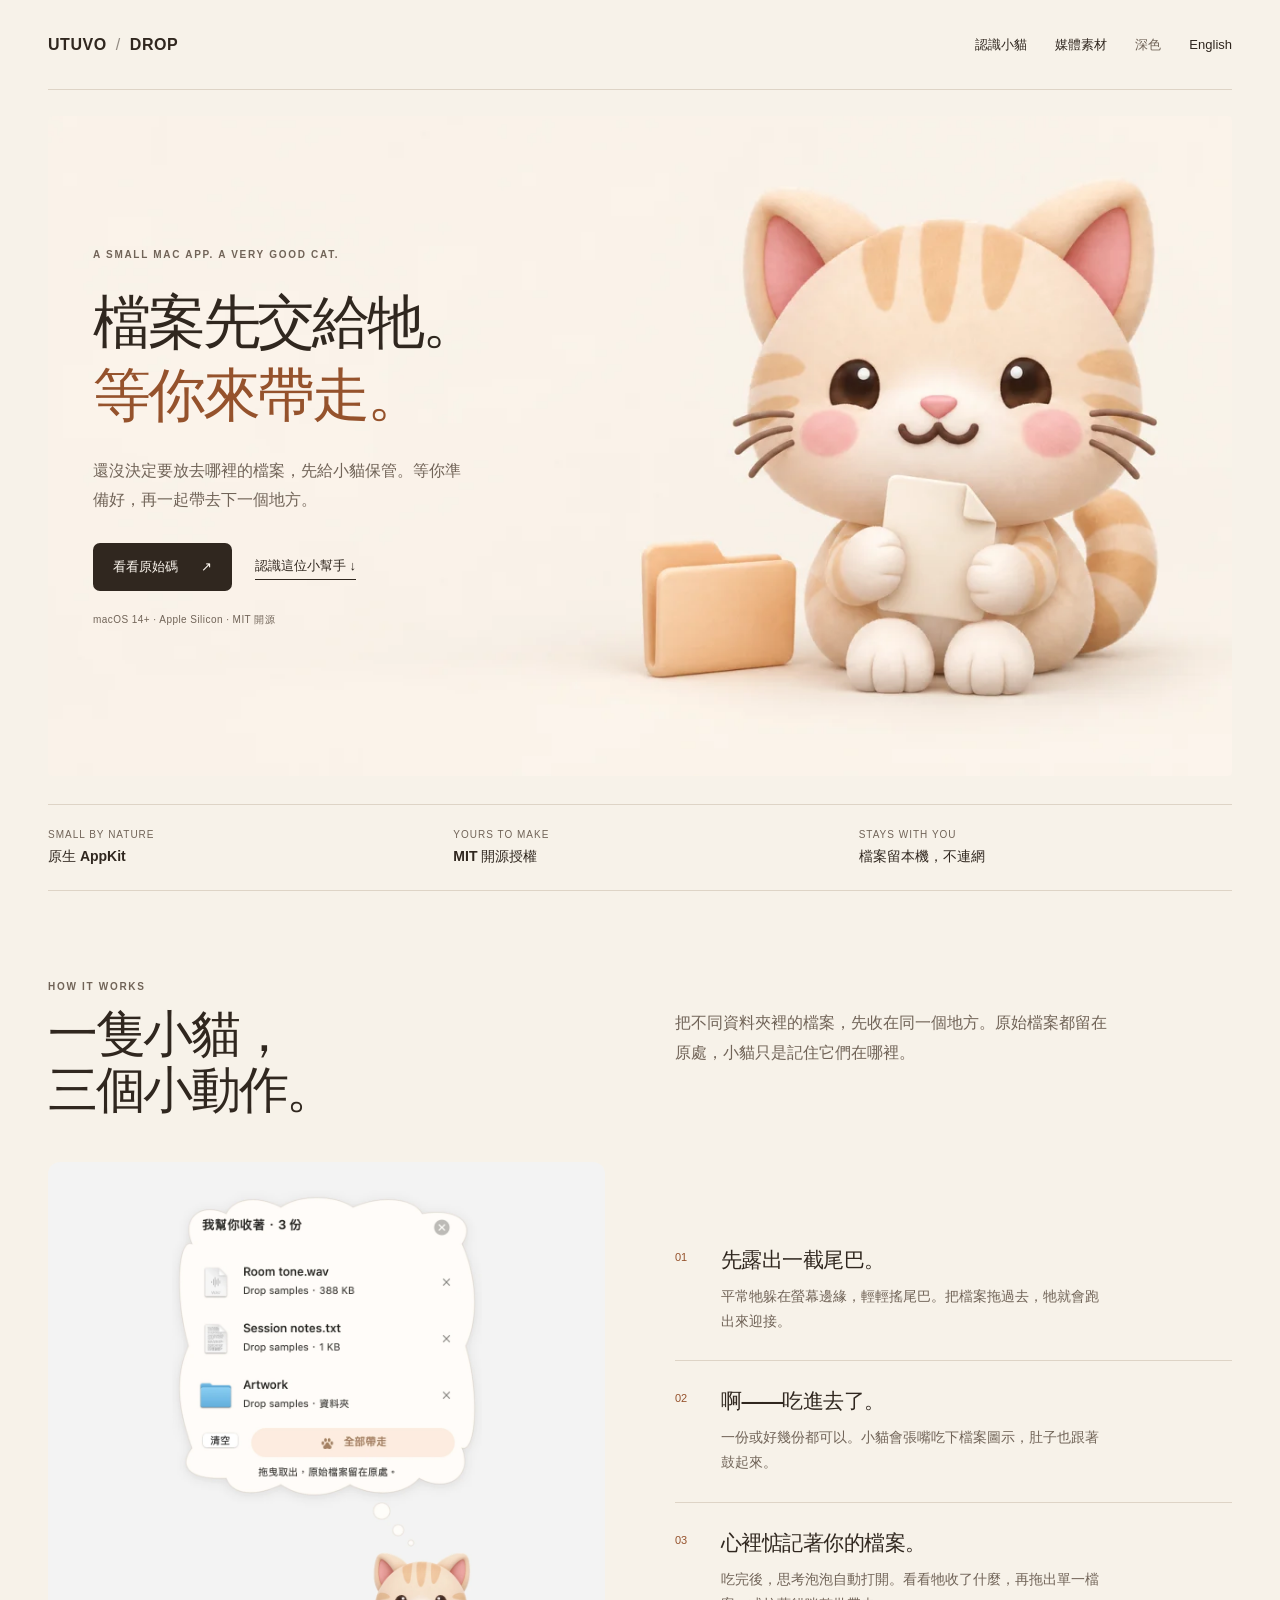
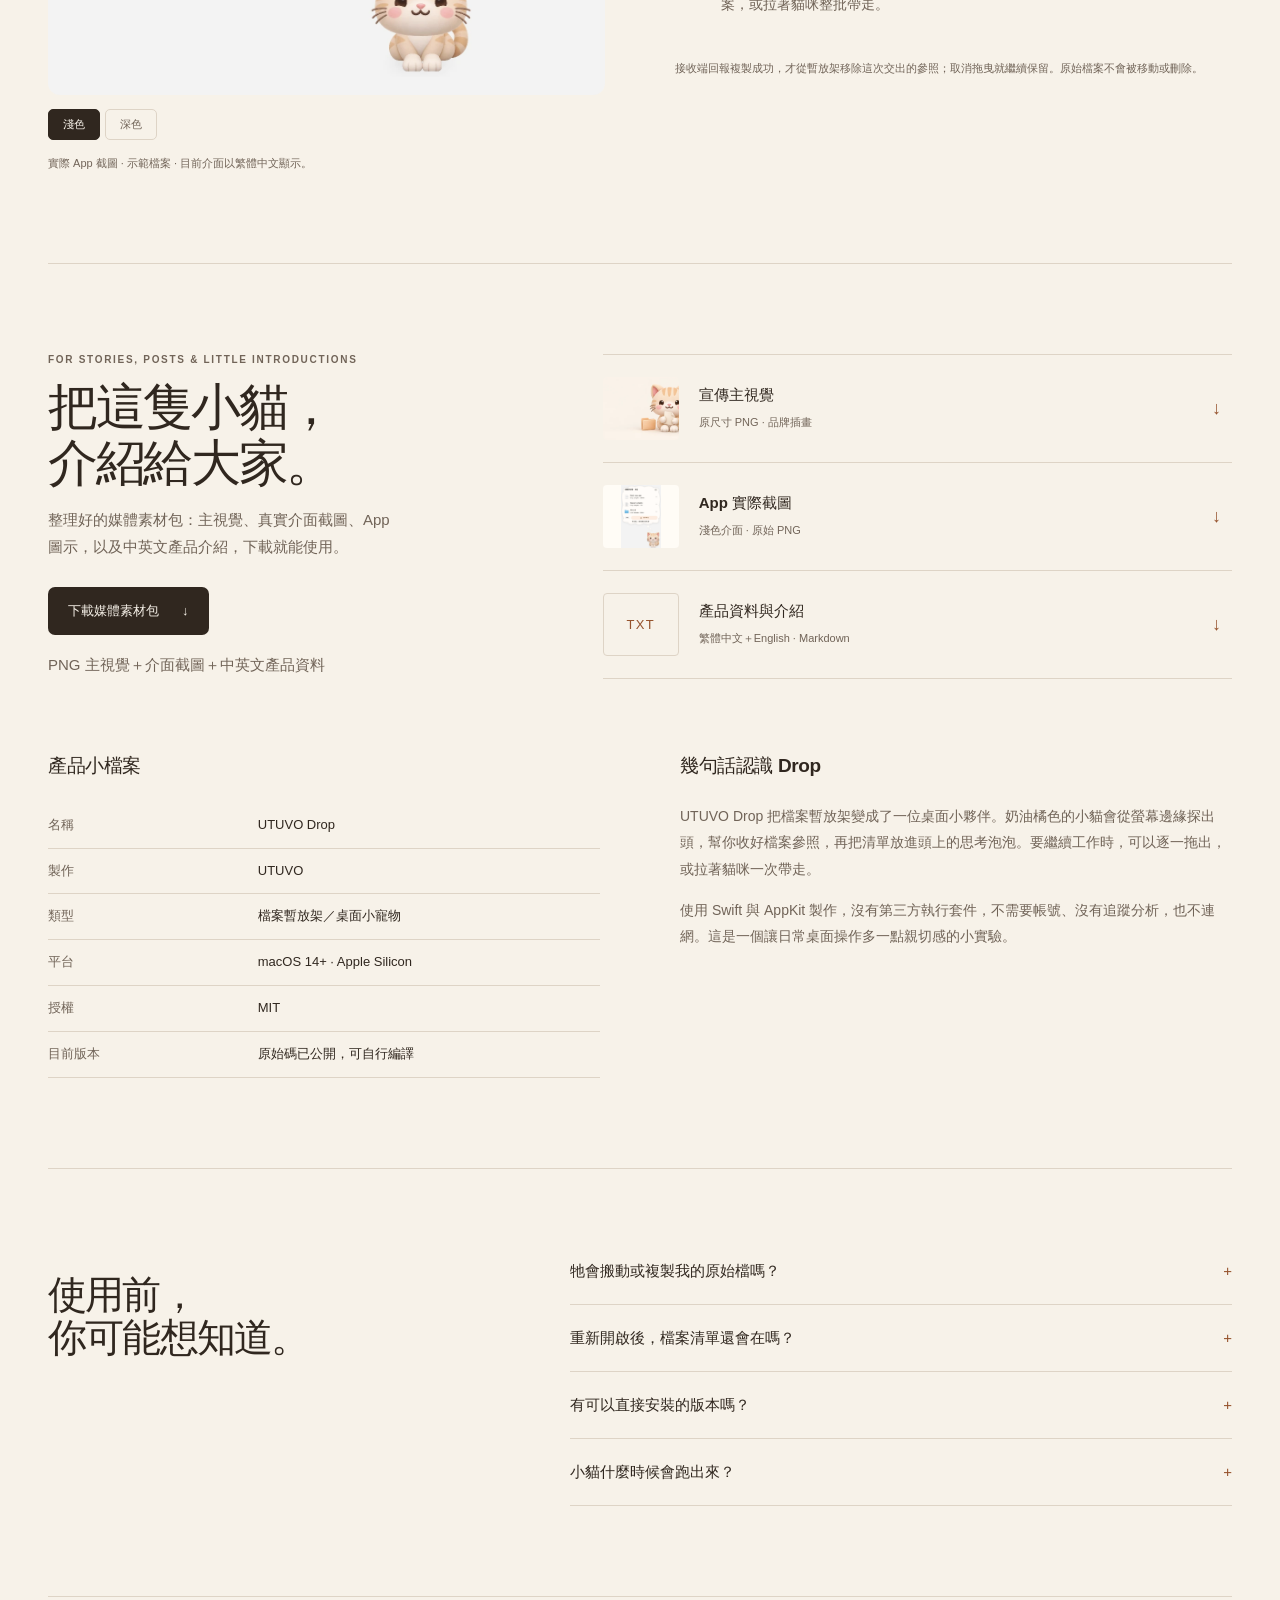
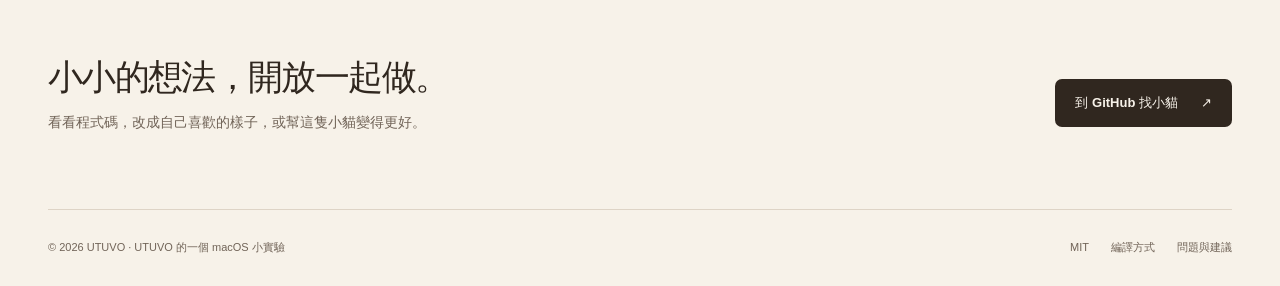
==== docs/zh-Hant/index.html @ f33928b5 "Open source UTUVO Drop with bilingual press kit" ====
<!doctype html>
<html lang="zh-Hant" data-theme="light">
<head><meta charset="utf-8"><meta name="viewport" content="width=device-width,initial-scale=1">
<title>UTUVO Drop — 檔案先交給牠，等你來帶走。</title><meta name="description" content="螢幕邊緣的一隻小貓，也是你的 macOS 檔案暫放架。拖進去、看看牠收了什麼，再一起帶走。MIT 開源。">
<meta property="og:title" content="UTUVO Drop — 檔案先交給牠，等你來帶走。"><meta property="og:description" content="螢幕邊緣的一隻小貓，也是你的 macOS 檔案暫放架。拖進去、看看牠收了什麼，再一起帶走。MIT 開源。"><meta property="og:type" content="website"><meta property="og:url" content="https://mickyyang-1407.github.io/utuvo-drop/zh-Hant/"><meta property="og:image" content="https://mickyyang-1407.github.io/utuvo-drop/assets/social.jpg"><meta name="twitter:card" content="summary_large_image">
<link rel="canonical" href="https://mickyyang-1407.github.io/utuvo-drop/zh-Hant/"><link rel="alternate" hreflang="en" href="https://mickyyang-1407.github.io/utuvo-drop/"><link rel="alternate" hreflang="zh-Hant" href="https://mickyyang-1407.github.io/utuvo-drop/zh-Hant/"><link rel="alternate" hreflang="x-default" href="https://mickyyang-1407.github.io/utuvo-drop/">
<link rel="icon" type="image/png" href="../assets/favicon.png"><link rel="stylesheet" href="../assets/style.css"><script src="../assets/site.js" defer></script></head>
<body class="zh"><a class="skip" href="#main">跳到主要內容</a>
<div class="wrap"><nav class="nav" aria-label="主要導覽"><a class="brand" href="https://mickyyang-1407.github.io/utuvo-drop/zh-Hant/">UTUVO<span>/</span>DROP</a><div class="nav-links"><a class="desktop-link" href="#meet">認識小貓</a><a href="#press">媒體素材</a><button class="theme-toggle" type="button" data-light="淺色" data-dark="深色" data-light-label="切換頁面與 App 截圖為淺色外觀" data-dark-label="切換頁面與 App 截圖為深色外觀">深色</button><a href="../" lang="en">English</a></div></nav>
<main id="main"><section class="hero" aria-labelledby="headline"><picture class="hero-art"><img src="../assets/hero-1280.webp" srcset="../assets/hero-640.webp 640w, ../assets/hero-1280.webp 1280w, ../assets/hero-1672.webp 1672w" sizes="(max-width:700px) 540px, (max-width:1296px) 94vw, 1200px" alt="奶油橘色的 Drop 小貓抱著一份紙張，身旁放著小資料夾；品牌插畫。" width="1672" height="941" fetchpriority="high"></picture><div class="hero-copy"><div class="eyebrow">A SMALL MAC APP. A VERY GOOD CAT.</div><h1 id="headline">檔案先交給牠。<br><em>等你來帶走。</em></h1><p class="intro">還沒決定要放去哪裡的檔案，先給小貓保管。等你準備好，再一起帶去下一個地方。</p><div class="actions"><a class="button" href="https://github.com/mickyyang-1407/utuvo-drop">看看原始碼 <span aria-hidden="true">↗</span></a><a class="text-link" href="#meet">認識這位小幫手 ↓</a></div><p class="hero-note">macOS 14+ · Apple Silicon · MIT 開源</p></div></section>
<div class="specs"><div><span>SMALL BY NATURE</span><strong>原生 AppKit</strong></div><div><span>YOURS TO MAKE</span><strong>MIT 開源授權</strong></div><div><span>STAYS WITH YOU</span><strong>檔案留本機，不連網</strong></div></div>
<section class="section" id="meet"><div class="section-heading"><div><div class="eyebrow">HOW IT WORKS</div><h2>一隻小貓，<br>三個小動作。</h2></div><p>把不同資料夾裡的檔案，先收在同一個地方。原始檔案都留在原處，小貓只是記住它們在哪裡。</p></div><div class="workflow"><figure class="app-figure"><div class="app-stage"><img data-app-screenshot src="../assets/drop-light.webp" data-light="../assets/drop-light.webp" data-dark="../assets/drop-dark.webp" data-light-alt="UTUVO Drop 淺色實際畫面：貓咪頭上的思考泡泡列出三份示範檔案、來源資料夾與大小。" data-dark-alt="UTUVO Drop 深色實際畫面：貓咪上方的暖灰思考泡泡列出三份示範檔案。" alt="UTUVO Drop 淺色實際畫面：貓咪頭上的思考泡泡列出三份示範檔案、來源資料夾與大小。" width="680" height="1068" loading="lazy"></div><div class="modes" role="group" aria-label="外觀"><button type="button" data-mode="light" aria-pressed="true">淺色</button><button type="button" data-mode="dark" aria-pressed="false">深色</button></div><figcaption>實際 App 截圖 · 示範檔案 · 目前介面以繁體中文顯示。</figcaption></figure><div><ol class="steps"><li><span class="step-num">01</span><div><h3>先露出一截尾巴。</h3><p>平常牠躲在螢幕邊緣，輕輕搖尾巴。把檔案拖過去，牠就會跑出來迎接。</p></div></li><li><span class="step-num">02</span><div><h3>啊——吃進去了。</h3><p>一份或好幾份都可以。小貓會張嘴吃下檔案圖示，肚子也跟著鼓起來。</p></div></li><li><span class="step-num">03</span><div><h3>心裡惦記著你的檔案。</h3><p>吃完後，思考泡泡自動打開。看看牠收了什麼，再拖出單一檔案，或拉著貓咪整批帶走。</p></div></li></ol><p class="aside-note">接收端回報複製成功，才從暫放架移除這次交出的參照；取消拖曳就繼續保留。原始檔案不會被移動或刪除。</p></div></div></section>
<section class="section" id="press"><div class="press"><div class="press-copy"><div class="eyebrow">FOR STORIES, POSTS & LITTLE INTRODUCTIONS</div><h2>把這隻小貓，<br>介紹給大家。</h2><p>整理好的媒體素材包：主視覺、真實介面截圖、App 圖示，以及中英文產品介紹，下載就能使用。</p><a class="button" href="../UTUVO-Drop-Press-Kit.zip" download>下載媒體素材包 <span aria-hidden="true">↓</span></a><p class="aside-note">PNG 主視覺＋介面截圖＋中英文產品資料</p></div><ul class="asset-list"><li><a href="../media/hero.png" download><img class="asset-preview" src="../assets/hero-640.webp" alt="" width="76" height="63" loading="lazy"><span><strong>宣傳主視覺</strong><small>原尺寸 PNG · 品牌插畫</small></span><span class="asset-arrow" aria-hidden="true">↓</span></a></li><li><a href="../media/drop-light.png" download><img class="asset-preview ui" src="../assets/drop-light.webp" alt="" width="76" height="63" loading="lazy"><span><strong>App 實際截圖</strong><small>淺色介面 · 原始 PNG</small></span><span class="asset-arrow" aria-hidden="true">↓</span></a></li><li><a href="../media/FACT-SHEET.md" download><span class="file-symbol" aria-hidden="true">TXT</span><span><strong>產品資料與介紹</strong><small>繁體中文＋English · Markdown</small></span><span class="asset-arrow" aria-hidden="true">↓</span></a></li></ul></div><div class="facts"><div><h3>產品小檔案</h3><table class="fact-table"><tbody><tr><th scope="row">名稱</th><td>UTUVO Drop</td></tr><tr><th scope="row">製作</th><td>UTUVO</td></tr><tr><th scope="row">類型</th><td>檔案暫放架／桌面小寵物</td></tr><tr><th scope="row">平台</th><td>macOS 14+ · Apple Silicon</td></tr><tr><th scope="row">授權</th><td>MIT</td></tr><tr><th scope="row">目前版本</th><td>原始碼已公開，可自行編譯</td></tr></tbody></table></div><div><h3>幾句話認識 Drop</h3><p class="about-copy">UTUVO Drop 把檔案暫放架變成了一位桌面小夥伴。奶油橘色的小貓會從螢幕邊緣探出頭，幫你收好檔案參照，再把清單放進頭上的思考泡泡。要繼續工作時，可以逐一拖出，或拉著貓咪一次帶走。</p><p class="about-copy">使用 Swift 與 AppKit 製作，沒有第三方執行套件，不需要帳號、沒有追蹤分析，也不連網。這是一個讓日常桌面操作多一點親切感的小實驗。</p></div></div></section>
<section class="section faq"><h2>使用前，<br>你可能想知道。</h2><div><details><summary>牠會搬動或複製我的原始檔嗎？</summary><p>不會。放進小貓只是在記憶體中記住檔案位置，從 Drop 移除也只會拿掉參照。拖給其他 App 時，接收的 App 可能會複製或匯入檔案。</p></details><details><summary>重新開啟後，檔案清單還會在嗎？</summary><p>不會。Drop 是臨時暫放架，離開或重開 App 就會清空清單。你的原始檔案仍然留在原來的資料夾。</p></details><details><summary>有可以直接安裝的版本嗎？</summary><p>目前提供原始碼與編譯方式。本機編譯採用 ad-hoc 簽章，尚未提供 Developer ID 簽署及 Apple 公證的安裝包。</p></details><details><summary>小貓什麼時候會跑出來？</summary><p>把檔案拖到看得見的尾巴旁，或直接點尾巴，牠就會出來。Drop 不會監看整個 Mac 上的拖曳。找不到或無法讀取的檔案會在清單標記，並阻止拖出。</p></details></div></section>
<section class="closing"><div><h2>小小的想法，開放一起做。</h2><p>看看程式碼，改成自己喜歡的樣子，或幫這隻小貓變得更好。</p></div><a class="button" href="https://github.com/mickyyang-1407/utuvo-drop">到 GitHub 找小貓 <span aria-hidden="true">↗</span></a></section></main>
<footer class="footer"><span>© 2026 UTUVO · UTUVO 的一個 macOS 小實驗</span><div><a href="https://github.com/mickyyang-1407/utuvo-drop/blob/main/LICENSE">MIT</a><a href="https://github.com/mickyyang-1407/utuvo-drop/blob/main/docs/DEVELOPMENT.md">編譯方式</a><a href="https://github.com/mickyyang-1407/utuvo-drop/issues">問題與建議</a></div></footer></div></body></html>
---- docs/assets/style.css ----
:root{--paper:#f7f2e9;--surface:#fffcf6;--ink:#30271f;--muted:#716458;--line:#ded4c6;--accent:#95522c;--soft:#eedecc;--stage:#f3f3f3;color-scheme:light}
:root[data-theme=dark]{--paper:#25231f;--surface:#302c26;--ink:#f7efe4;--muted:#c2b4a2;--line:#4e453a;--accent:#e8b58b;--soft:#40352a;--stage:#222;color-scheme:dark}
*{box-sizing:border-box}html{scroll-behavior:smooth;scroll-padding-top:30px}body{margin:0;background:var(--paper);color:var(--ink);font-family:-apple-system,BlinkMacSystemFont,"Helvetica Neue",sans-serif;-webkit-font-smoothing:antialiased}a{color:inherit;text-decoration:none}button{font:inherit}a:focus-visible,button:focus-visible,summary:focus-visible{outline:3px solid var(--accent);outline-offset:5px}img{max-width:100%;height:auto;display:block}.wrap{width:min(1200px,calc(100% - 96px));margin:auto}.nav{height:90px;display:flex;align-items:center;justify-content:space-between;border-bottom:1px solid var(--line);gap:30px}.brand{font-weight:650;letter-spacing:.035em;white-space:nowrap;font-size:16px}.brand span{font-weight:400;opacity:.5;margin:0 9px}.nav-links{display:flex;align-items:center;gap:28px;font-size:13px}.nav-links a:hover{text-decoration:underline;text-underline-offset:5px}.theme-toggle{border:0;background:none;color:var(--muted);font-size:13px;padding:8px 0;cursor:pointer;display:none}.js .theme-toggle{display:block}.hero{position:relative;isolation:isolate;min-height:660px;display:flex;align-items:center;margin-top:26px;border-radius:4px;overflow:hidden;background:#f7f2e9;color:#30271f}.hero-art{position:absolute;inset:0;width:100%;height:100%;z-index:-1}.hero-art img{width:100%;height:100%;object-fit:cover;object-position:center}.hero-copy{width:54%;padding:60px 0 64px 45px}.eyebrow{font-size:10px;letter-spacing:.17em;font-weight:650;text-transform:uppercase;color:var(--muted)}.hero .eyebrow{color:#716458}h1{font-size:clamp(60px,6.3vw,82px);font-weight:560;letter-spacing:-.063em;line-height:1.04;margin:26px 0}.zh h1{font-size:clamp(47px,4.5vw,64px);line-height:1.26;letter-spacing:-.055em}h1 em{font-family:Georgia,"Times New Roman",serif;font-weight:400;color:#95522c}h1 em,.zh h1 em{font-style:italic}.zh h1 em{font-family:inherit;font-weight:500;font-style:normal}.intro{font-size:16px;line-height:1.8;max-width:380px;color:#716458;margin:0}.actions{display:flex;align-items:center;gap:23px;margin-top:28px;flex-wrap:wrap}.button{display:inline-flex;align-items:center;justify-content:center;gap:23px;padding:15px 20px;background:var(--ink);color:var(--paper);font-size:13px;font-weight:560;border-radius:7px;line-height:1.4}.hero .button{background:#30271f;color:#fffaf2}.text-link{font-size:13px;border-bottom:1px solid currentColor;padding:4px 0}.hero-note{font-size:10px;letter-spacing:.045em;color:#716458;margin-top:20px;line-height:1.8}.specs{display:grid;grid-template-columns:repeat(3,1fr);border-block:1px solid var(--line);margin-top:28px;padding:24px 0;gap:32px}.specs span{display:block;color:var(--muted);font-size:10px;letter-spacing:.1em;text-transform:uppercase;margin-bottom:7px}.specs strong{font-size:14px;font-weight:550}.section{padding:90px 0;border-bottom:1px solid var(--line)}.section-heading{display:grid;grid-template-columns:1fr 1fr;gap:70px;margin-bottom:44px;align-items:start}h2{font-size:clamp(34px,4vw,50px);font-weight:550;line-height:1.12;letter-spacing:-.047em;margin:14px 0 0}.section-heading p{color:var(--muted);font-size:16px;line-height:1.85;margin:27px 0 0;max-width:440px}.workflow{display:grid;grid-template-columns:1fr 1fr;gap:70px;align-items:center}.app-figure{margin:0}.app-stage{background:var(--stage);padding:28px 22px 18px;border-radius:12px;display:flex;align-items:center;justify-content:center}.app-stage img{width:310px;max-height:500px;object-fit:contain}.app-figure figcaption{font-size:11px;line-height:1.7;color:var(--muted);margin:14px 0 0}.modes{display:none;gap:5px;margin:14px 0 0}.js .modes{display:flex}.modes button{background:transparent;border:1px solid var(--line);color:var(--muted);padding:7px 14px;border-radius:5px;cursor:pointer;font-size:11px}.modes button[aria-pressed=true]{background:var(--ink);color:var(--paper);border-color:var(--ink)}.steps{list-style:none;margin:0;padding:0}.steps li{padding:26px 0;border-top:1px solid var(--line);display:grid;grid-template-columns:28px 1fr;gap:18px}.steps li:first-child{padding-top:0;border-top:0}.step-num{font-size:11px;color:var(--accent);padding-top:5px;font-variant-numeric:tabular-nums}.steps h3{font-size:21px;font-weight:550;letter-spacing:-.025em;margin:0 0 10px}.steps p{color:var(--muted);line-height:1.8;font-size:14px;margin:0;max-width:380px}.aside-note{font-size:11px;color:var(--muted);line-height:1.7;margin-top:16px}.press{display:grid;grid-template-columns:.86fr 1.14fr;gap:80px}.press-copy p{font-size:15px;line-height:1.8;color:var(--muted);max-width:350px}.press-copy .button{margin-top:12px}.asset-list{list-style:none;margin:0;padding:0}.asset-list li{border-bottom:1px solid var(--line)}.asset-list li:first-child{border-top:1px solid var(--line)}.asset-list a{display:grid;grid-template-columns:76px 1fr 20px;gap:20px;align-items:center;padding:22px 0}.asset-preview{width:76px;height:63px;object-fit:cover;background:var(--surface);border-radius:4px}.asset-preview.ui{object-fit:contain}.asset-list strong{display:block;font-size:15px;font-weight:550;margin-bottom:7px}.asset-list small{font-size:11px;color:var(--muted)}.file-symbol{font-size:13px;letter-spacing:.1em;width:76px;height:63px;display:flex;align-items:center;justify-content:center;border:1px solid var(--line);border-radius:4px;color:var(--accent)}.asset-arrow{color:var(--accent);font-size:18px}.facts{display:grid;grid-template-columns:1fr 1fr;gap:80px;align-items:start;margin-top:60px}.facts h3{font-size:19px;font-weight:550;margin:0 0 24px;letter-spacing:-.02em}.fact-table{width:100%;border-collapse:collapse;font-size:13px}.fact-table th,.fact-table td{text-align:left;padding:12px 0;border-bottom:1px solid var(--line);vertical-align:top;line-height:1.6}.fact-table th{color:var(--muted);font-weight:400;width:38%}.fact-table a{text-decoration:underline;text-underline-offset:3px}.about-copy{font-size:14px;line-height:1.9;color:var(--muted)}.faq{display:grid;grid-template-columns:.8fr 1.2fr;gap:80px}.faq h2{font-size:39px}.faq details{padding:21px 0;border-bottom:1px solid var(--line)}.faq details:first-child{padding-top:0}.faq summary{font-size:15px;line-height:1.6;cursor:pointer;list-style:none;display:flex;justify-content:space-between;gap:20px}.faq summary::-webkit-details-marker{display:none}.faq summary:after{content:"+";color:var(--accent)}.faq details[open] summary:after{content:"−"}.faq details p{font-size:13px;line-height:1.9;color:var(--muted);margin:15px 26px 0 0}.closing{display:flex;align-items:center;justify-content:space-between;gap:45px;padding:60px 0}.closing h2{font-size:35px;margin:0}.closing p{color:var(--muted);font-size:14px;line-height:1.8;max-width:450px}.closing .button{white-space:nowrap}.footer{display:flex;justify-content:space-between;gap:24px;padding:28px 0;border-top:1px solid var(--line);font-size:11px;color:var(--muted);line-height:1.8}.footer div{display:flex;gap:22px}.skip{position:absolute;top:-100px;left:20px;background:var(--ink);color:var(--paper);padding:12px;z-index:10}.skip:focus{top:10px}
@media(min-width:1600px){.hero{min-height:680px}}@media(max-width:1000px){.wrap{width:calc(100% - 56px)}.hero{min-height:580px}.hero-copy{padding-left:26px;width:56%}h1{font-size:64px}.zh h1{font-size:48px}.intro{font-size:14px;max-width:290px}.actions{gap:16px}.section-heading,.workflow,.press,.facts,.faq{gap:40px}.hero .button{font-size:12px;padding:14px 15px}.nav-links{gap:18px}}@media(max-width:700px){.wrap{width:calc(100% - 40px)}.nav{height:72px;gap:16px}.brand{font-size:14px}.nav-links{font-size:11px;gap:16px}.nav-links .desktop-link{display:none}.theme-toggle{font-size:11px}.hero{display:flex;flex-direction:column;min-height:0;margin:20px -20px 0;border-radius:0}.hero-copy{width:100%;padding:28px 24px 0}.hero .eyebrow{font-size:9px;letter-spacing:.13em}h1{font-size:53px;margin:18px 0;line-height:1.03}.zh h1{font-size:40px;line-height:1.25}.intro{font-size:14px;max-width:340px}.hero-art{position:relative;z-index:0;inset:auto;height:285px;width:100%;margin-top:12px}.hero-art img{object-fit:cover;object-position:90% 58%;width:100%;height:100%}.actions{gap:21px;margin-top:22px}.hero-note{margin:14px 0 0;font-size:10px}.specs{gap:13px;padding:22px 0;margin-top:20px}.specs strong{font-size:12px;line-height:1.65}.specs span{font-size:8px;line-height:1.6}.section{padding:54px 0}.section-heading,.workflow,.press,.facts,.faq{grid-template-columns:1fr;gap:28px}.section-heading{margin-bottom:28px}.section-heading p{margin:0;font-size:14px;line-height:1.9}h2{font-size:34px;line-height:1.2}.app-stage{padding:20px 12px 14px}.app-stage img{max-height:465px}.steps li{padding:21px 0}.steps h3{font-size:19px}.steps p{font-size:13px}.press-copy p{font-size:14px}.asset-list a{grid-template-columns:64px 1fr 16px;gap:16px}.asset-preview,.file-symbol{width:64px;height:60px}.asset-list strong{font-size:14px}.asset-list small{font-size:10px;line-height:1.7}.facts{margin-top:38px;gap:32px}.facts h3{margin-bottom:14px}.about-copy{font-size:13px}.faq{gap:32px}.faq h2{font-size:33px}.faq summary{font-size:14px}.closing{display:block;padding:42px 0}.closing h2{font-size:29px}.closing p{font-size:13px}.closing .button{margin-top:12px}.footer{font-size:10px;padding:24px 0;gap:14px;flex-wrap:wrap}.footer div{gap:18px}}@media(max-width:360px){.wrap{width:calc(100% - 32px)}.hero{margin-inline:-16px}.hero-copy{padding-inline:20px}h1{font-size:46px}.zh h1{font-size:35px}.nav-links{gap:12px}.actions{gap:15px}.hero-art{height:255px}.hero .button{padding-inline:12px}.text-link{font-size:12px}.brand span{margin:0 5px}.specs{gap:8px}}
@media(prefers-reduced-motion:reduce){html{scroll-behavior:auto}}
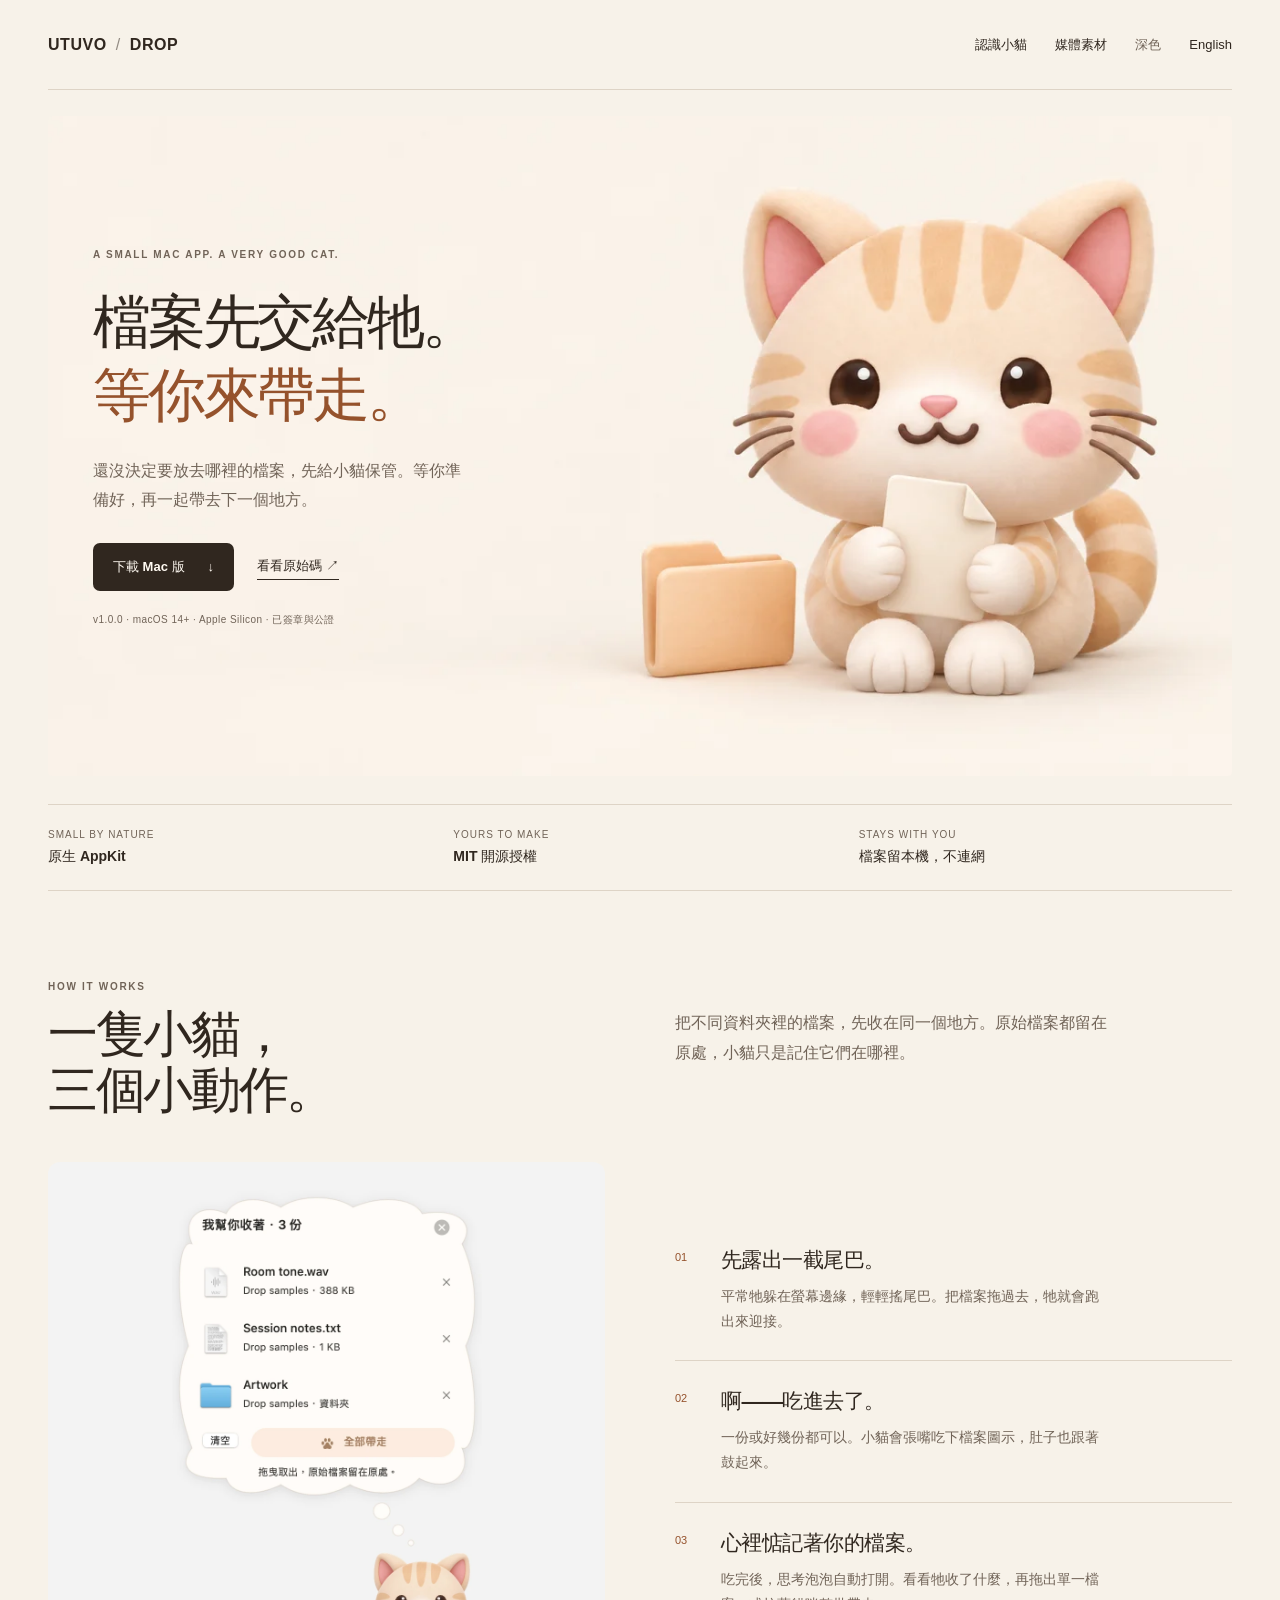
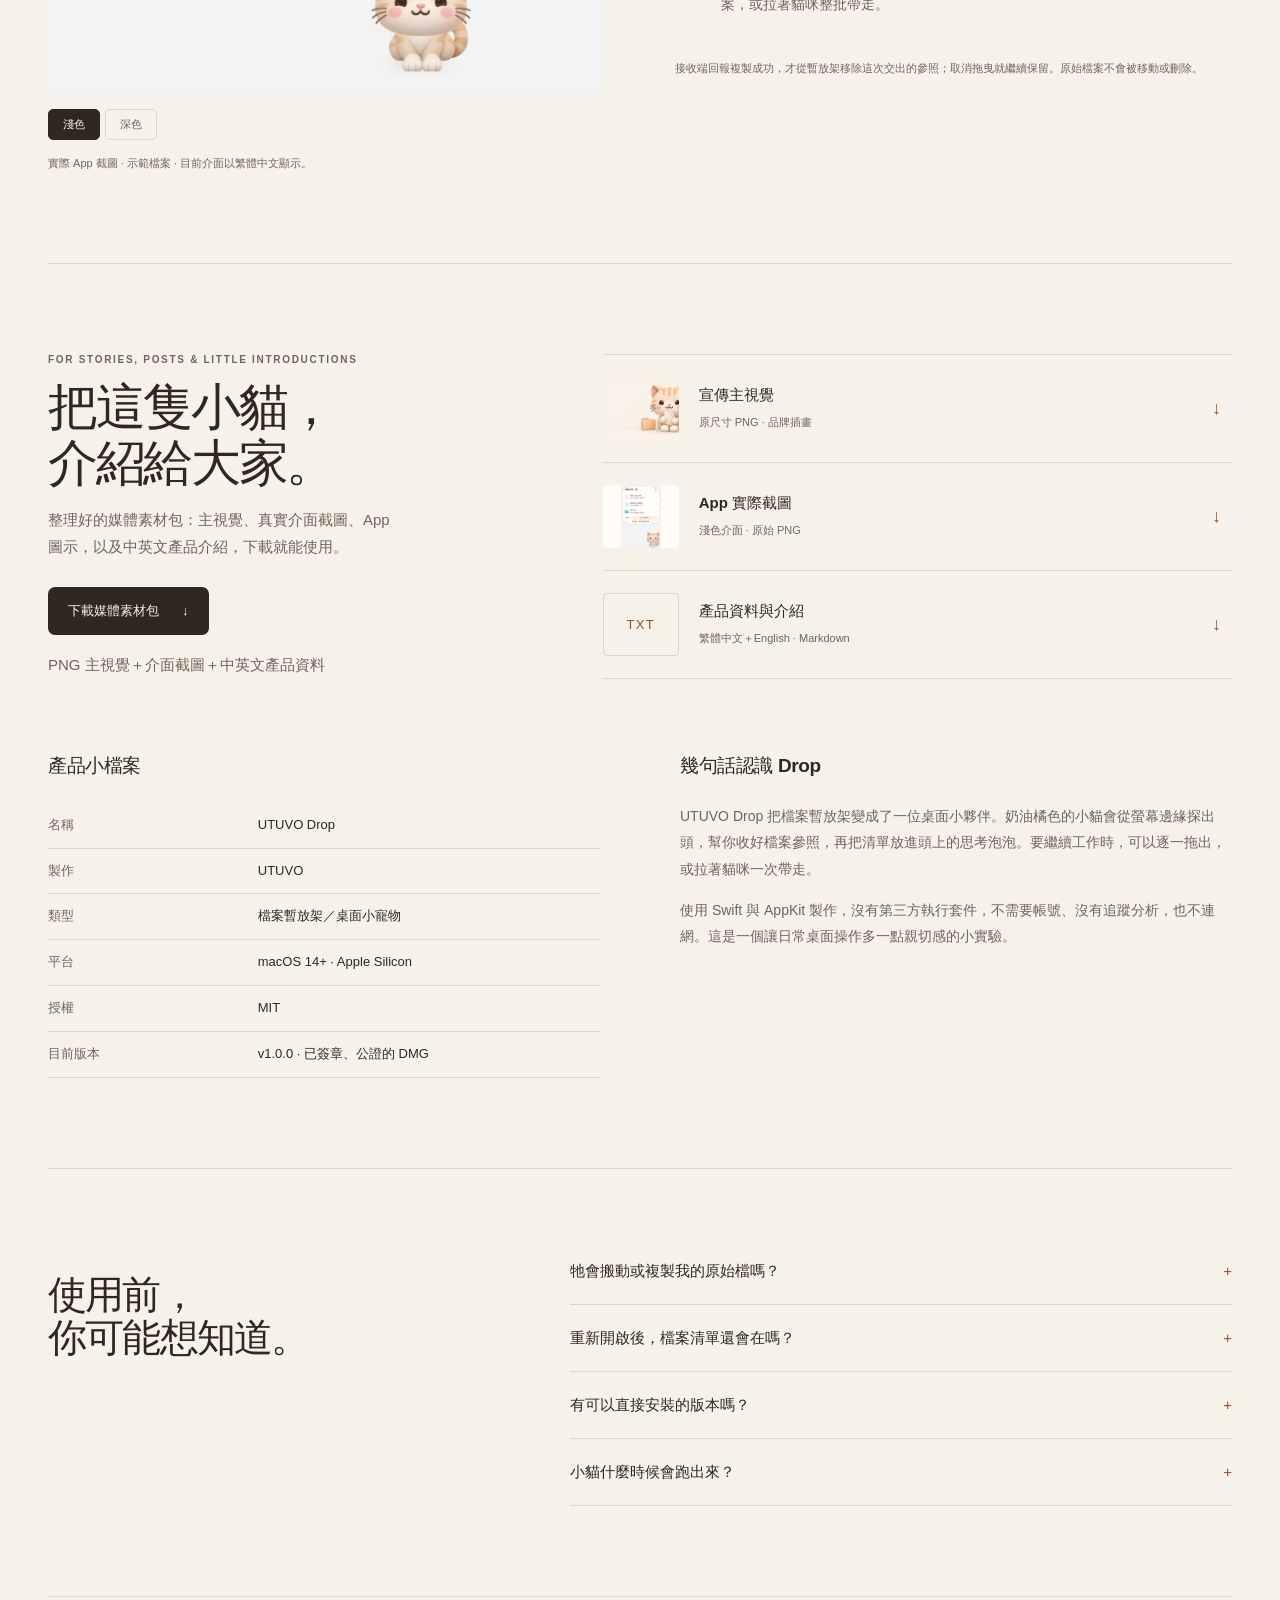
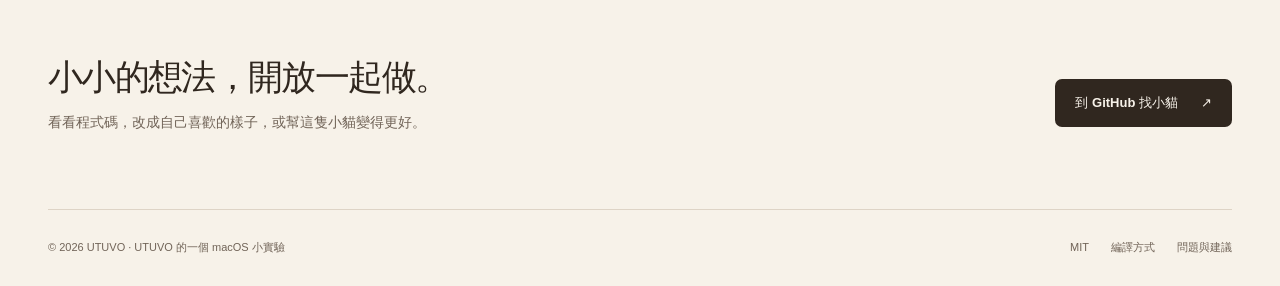
==== commit ada78f38: "Release signed and notarized Drop 1.0.0 for Apple Silicon" ====
--- a/docs/zh-Hant/index.html
+++ b/docs/zh-Hant/index.html
@@ -7,10 +7,10 @@
 <link rel="icon" type="image/png" href="../assets/favicon.png"><link rel="stylesheet" href="../assets/style.css"><script src="../assets/site.js" defer></script></head>
 <body class="zh"><a class="skip" href="#main">跳到主要內容</a>
 <div class="wrap"><nav class="nav" aria-label="主要導覽"><a class="brand" href="https://mickyyang-1407.github.io/utuvo-drop/zh-Hant/">UTUVO<span>/</span>DROP</a><div class="nav-links"><a class="desktop-link" href="#meet">認識小貓</a><a href="#press">媒體素材</a><button class="theme-toggle" type="button" data-light="淺色" data-dark="深色" data-light-label="切換頁面與 App 截圖為淺色外觀" data-dark-label="切換頁面與 App 截圖為深色外觀">深色</button><a href="../" lang="en">English</a></div></nav>
-<main id="main"><section class="hero" aria-labelledby="headline"><picture class="hero-art"><img src="../assets/hero-1280.webp" srcset="../assets/hero-640.webp 640w, ../assets/hero-1280.webp 1280w, ../assets/hero-1672.webp 1672w" sizes="(max-width:700px) 540px, (max-width:1296px) 94vw, 1200px" alt="奶油橘色的 Drop 小貓抱著一份紙張，身旁放著小資料夾；品牌插畫。" width="1672" height="941" fetchpriority="high"></picture><div class="hero-copy"><div class="eyebrow">A SMALL MAC APP. A VERY GOOD CAT.</div><h1 id="headline">檔案先交給牠。<br><em>等你來帶走。</em></h1><p class="intro">還沒決定要放去哪裡的檔案，先給小貓保管。等你準備好，再一起帶去下一個地方。</p><div class="actions"><a class="button" href="https://github.com/mickyyang-1407/utuvo-drop">看看原始碼 <span aria-hidden="true">↗</span></a><a class="text-link" href="#meet">認識這位小幫手 ↓</a></div><p class="hero-note">macOS 14+ · Apple Silicon · MIT 開源</p></div></section>
+<main id="main"><section class="hero" aria-labelledby="headline"><picture class="hero-art"><img src="../assets/hero-1280.webp" srcset="../assets/hero-640.webp 640w, ../assets/hero-1280.webp 1280w, ../assets/hero-1672.webp 1672w" sizes="(max-width:700px) 540px, (max-width:1296px) 94vw, 1200px" alt="奶油橘色的 Drop 小貓抱著一份紙張，身旁放著小資料夾；品牌插畫。" width="1672" height="941" fetchpriority="high"></picture><div class="hero-copy"><div class="eyebrow">A SMALL MAC APP. A VERY GOOD CAT.</div><h1 id="headline">檔案先交給牠。<br><em>等你來帶走。</em></h1><p class="intro">還沒決定要放去哪裡的檔案，先給小貓保管。等你準備好，再一起帶去下一個地方。</p><div class="actions"><a class="button" href="https://github.com/mickyyang-1407/utuvo-drop/releases/download/v1.0.0/UTUVO-Drop-1.0.0-arm64.dmg">下載 Mac 版 <span aria-hidden="true">↓</span></a><a class="text-link" href="https://github.com/mickyyang-1407/utuvo-drop">看看原始碼 ↗</a></div><p class="hero-note">v1.0.0 · macOS 14+ · Apple Silicon · 已簽章與公證</p></div></section>
 <div class="specs"><div><span>SMALL BY NATURE</span><strong>原生 AppKit</strong></div><div><span>YOURS TO MAKE</span><strong>MIT 開源授權</strong></div><div><span>STAYS WITH YOU</span><strong>檔案留本機，不連網</strong></div></div>
 <section class="section" id="meet"><div class="section-heading"><div><div class="eyebrow">HOW IT WORKS</div><h2>一隻小貓，<br>三個小動作。</h2></div><p>把不同資料夾裡的檔案，先收在同一個地方。原始檔案都留在原處，小貓只是記住它們在哪裡。</p></div><div class="workflow"><figure class="app-figure"><div class="app-stage"><img data-app-screenshot src="../assets/drop-light.webp" data-light="../assets/drop-light.webp" data-dark="../assets/drop-dark.webp" data-light-alt="UTUVO Drop 淺色實際畫面：貓咪頭上的思考泡泡列出三份示範檔案、來源資料夾與大小。" data-dark-alt="UTUVO Drop 深色實際畫面：貓咪上方的暖灰思考泡泡列出三份示範檔案。" alt="UTUVO Drop 淺色實際畫面：貓咪頭上的思考泡泡列出三份示範檔案、來源資料夾與大小。" width="680" height="1068" loading="lazy"></div><div class="modes" role="group" aria-label="外觀"><button type="button" data-mode="light" aria-pressed="true">淺色</button><button type="button" data-mode="dark" aria-pressed="false">深色</button></div><figcaption>實際 App 截圖 · 示範檔案 · 目前介面以繁體中文顯示。</figcaption></figure><div><ol class="steps"><li><span class="step-num">01</span><div><h3>先露出一截尾巴。</h3><p>平常牠躲在螢幕邊緣，輕輕搖尾巴。把檔案拖過去，牠就會跑出來迎接。</p></div></li><li><span class="step-num">02</span><div><h3>啊——吃進去了。</h3><p>一份或好幾份都可以。小貓會張嘴吃下檔案圖示，肚子也跟著鼓起來。</p></div></li><li><span class="step-num">03</span><div><h3>心裡惦記著你的檔案。</h3><p>吃完後，思考泡泡自動打開。看看牠收了什麼，再拖出單一檔案，或拉著貓咪整批帶走。</p></div></li></ol><p class="aside-note">接收端回報複製成功，才從暫放架移除這次交出的參照；取消拖曳就繼續保留。原始檔案不會被移動或刪除。</p></div></div></section>
-<section class="section" id="press"><div class="press"><div class="press-copy"><div class="eyebrow">FOR STORIES, POSTS & LITTLE INTRODUCTIONS</div><h2>把這隻小貓，<br>介紹給大家。</h2><p>整理好的媒體素材包：主視覺、真實介面截圖、App 圖示，以及中英文產品介紹，下載就能使用。</p><a class="button" href="../UTUVO-Drop-Press-Kit.zip" download>下載媒體素材包 <span aria-hidden="true">↓</span></a><p class="aside-note">PNG 主視覺＋介面截圖＋中英文產品資料</p></div><ul class="asset-list"><li><a href="../media/hero.png" download><img class="asset-preview" src="../assets/hero-640.webp" alt="" width="76" height="63" loading="lazy"><span><strong>宣傳主視覺</strong><small>原尺寸 PNG · 品牌插畫</small></span><span class="asset-arrow" aria-hidden="true">↓</span></a></li><li><a href="../media/drop-light.png" download><img class="asset-preview ui" src="../assets/drop-light.webp" alt="" width="76" height="63" loading="lazy"><span><strong>App 實際截圖</strong><small>淺色介面 · 原始 PNG</small></span><span class="asset-arrow" aria-hidden="true">↓</span></a></li><li><a href="../media/FACT-SHEET.md" download><span class="file-symbol" aria-hidden="true">TXT</span><span><strong>產品資料與介紹</strong><small>繁體中文＋English · Markdown</small></span><span class="asset-arrow" aria-hidden="true">↓</span></a></li></ul></div><div class="facts"><div><h3>產品小檔案</h3><table class="fact-table"><tbody><tr><th scope="row">名稱</th><td>UTUVO Drop</td></tr><tr><th scope="row">製作</th><td>UTUVO</td></tr><tr><th scope="row">類型</th><td>檔案暫放架／桌面小寵物</td></tr><tr><th scope="row">平台</th><td>macOS 14+ · Apple Silicon</td></tr><tr><th scope="row">授權</th><td>MIT</td></tr><tr><th scope="row">目前版本</th><td>原始碼已公開，可自行編譯</td></tr></tbody></table></div><div><h3>幾句話認識 Drop</h3><p class="about-copy">UTUVO Drop 把檔案暫放架變成了一位桌面小夥伴。奶油橘色的小貓會從螢幕邊緣探出頭，幫你收好檔案參照，再把清單放進頭上的思考泡泡。要繼續工作時，可以逐一拖出，或拉著貓咪一次帶走。</p><p class="about-copy">使用 Swift 與 AppKit 製作，沒有第三方執行套件，不需要帳號、沒有追蹤分析，也不連網。這是一個讓日常桌面操作多一點親切感的小實驗。</p></div></div></section>
-<section class="section faq"><h2>使用前，<br>你可能想知道。</h2><div><details><summary>牠會搬動或複製我的原始檔嗎？</summary><p>不會。放進小貓只是在記憶體中記住檔案位置，從 Drop 移除也只會拿掉參照。拖給其他 App 時，接收的 App 可能會複製或匯入檔案。</p></details><details><summary>重新開啟後，檔案清單還會在嗎？</summary><p>不會。Drop 是臨時暫放架，離開或重開 App 就會清空清單。你的原始檔案仍然留在原來的資料夾。</p></details><details><summary>有可以直接安裝的版本嗎？</summary><p>目前提供原始碼與編譯方式。本機編譯採用 ad-hoc 簽章，尚未提供 Developer ID 簽署及 Apple 公證的安裝包。</p></details><details><summary>小貓什麼時候會跑出來？</summary><p>把檔案拖到看得見的尾巴旁，或直接點尾巴，牠就會出來。Drop 不會監看整個 Mac 上的拖曳。找不到或無法讀取的檔案會在清單標記，並阻止拖出。</p></details></div></section>
+<section class="section" id="press"><div class="press"><div class="press-copy"><div class="eyebrow">FOR STORIES, POSTS & LITTLE INTRODUCTIONS</div><h2>把這隻小貓，<br>介紹給大家。</h2><p>整理好的媒體素材包：主視覺、真實介面截圖、App 圖示，以及中英文產品介紹，下載就能使用。</p><a class="button" href="../UTUVO-Drop-Press-Kit.zip" download>下載媒體素材包 <span aria-hidden="true">↓</span></a><p class="aside-note">PNG 主視覺＋介面截圖＋中英文產品資料</p></div><ul class="asset-list"><li><a href="../media/hero.png" download><img class="asset-preview" src="../assets/hero-640.webp" alt="" width="76" height="63" loading="lazy"><span><strong>宣傳主視覺</strong><small>原尺寸 PNG · 品牌插畫</small></span><span class="asset-arrow" aria-hidden="true">↓</span></a></li><li><a href="../media/drop-light.png" download><img class="asset-preview ui" src="../assets/drop-light.webp" alt="" width="76" height="63" loading="lazy"><span><strong>App 實際截圖</strong><small>淺色介面 · 原始 PNG</small></span><span class="asset-arrow" aria-hidden="true">↓</span></a></li><li><a href="../media/FACT-SHEET.md" download><span class="file-symbol" aria-hidden="true">TXT</span><span><strong>產品資料與介紹</strong><small>繁體中文＋English · Markdown</small></span><span class="asset-arrow" aria-hidden="true">↓</span></a></li></ul></div><div class="facts"><div><h3>產品小檔案</h3><table class="fact-table"><tbody><tr><th scope="row">名稱</th><td>UTUVO Drop</td></tr><tr><th scope="row">製作</th><td>UTUVO</td></tr><tr><th scope="row">類型</th><td>檔案暫放架／桌面小寵物</td></tr><tr><th scope="row">平台</th><td>macOS 14+ · Apple Silicon</td></tr><tr><th scope="row">授權</th><td>MIT</td></tr><tr><th scope="row">目前版本</th><td>v1.0.0 · 已簽章、公證的 DMG</td></tr></tbody></table></div><div><h3>幾句話認識 Drop</h3><p class="about-copy">UTUVO Drop 把檔案暫放架變成了一位桌面小夥伴。奶油橘色的小貓會從螢幕邊緣探出頭，幫你收好檔案參照，再把清單放進頭上的思考泡泡。要繼續工作時，可以逐一拖出，或拉著貓咪一次帶走。</p><p class="about-copy">使用 Swift 與 AppKit 製作，沒有第三方執行套件，不需要帳號、沒有追蹤分析，也不連網。這是一個讓日常桌面操作多一點親切感的小實驗。</p></div></div></section>
+<section class="section faq"><h2>使用前，<br>你可能想知道。</h2><div><details><summary>牠會搬動或複製我的原始檔嗎？</summary><p>不會。放進小貓只是在記憶體中記住檔案位置，從 Drop 移除也只會拿掉參照。拖給其他 App 時，接收的 App 可能會複製或匯入檔案。</p></details><details><summary>重新開啟後，檔案清單還會在嗎？</summary><p>不會。Drop 是臨時暫放架，離開或重開 App 就會清空清單。你的原始檔案仍然留在原來的資料夾。</p></details><details><summary>有可以直接安裝的版本嗎？</summary><p>有，下載 Apple Silicon 版 DMG，把 UTUVO Drop 拖進 Applications，再從「應用程式」開啟。App 與 DMG 均已完成 Developer ID 簽章及 Apple 公證。點選選單列的貓咪圖示，可以換邊或結束 App；也能從 GitHub 取得原始碼自行編譯。</p></details><details><summary>小貓什麼時候會跑出來？</summary><p>把檔案拖到看得見的尾巴旁，或直接點尾巴，牠就會出來。Drop 不會監看整個 Mac 上的拖曳。找不到或無法讀取的檔案會在清單標記，並阻止拖出。</p></details></div></section>
 <section class="closing"><div><h2>小小的想法，開放一起做。</h2><p>看看程式碼，改成自己喜歡的樣子，或幫這隻小貓變得更好。</p></div><a class="button" href="https://github.com/mickyyang-1407/utuvo-drop">到 GitHub 找小貓 <span aria-hidden="true">↗</span></a></section></main>
 <footer class="footer"><span>© 2026 UTUVO · UTUVO 的一個 macOS 小實驗</span><div><a href="https://github.com/mickyyang-1407/utuvo-drop/blob/main/LICENSE">MIT</a><a href="https://github.com/mickyyang-1407/utuvo-drop/blob/main/docs/DEVELOPMENT.md">編譯方式</a><a href="https://github.com/mickyyang-1407/utuvo-drop/issues">問題與建議</a></div></footer></div></body></html>
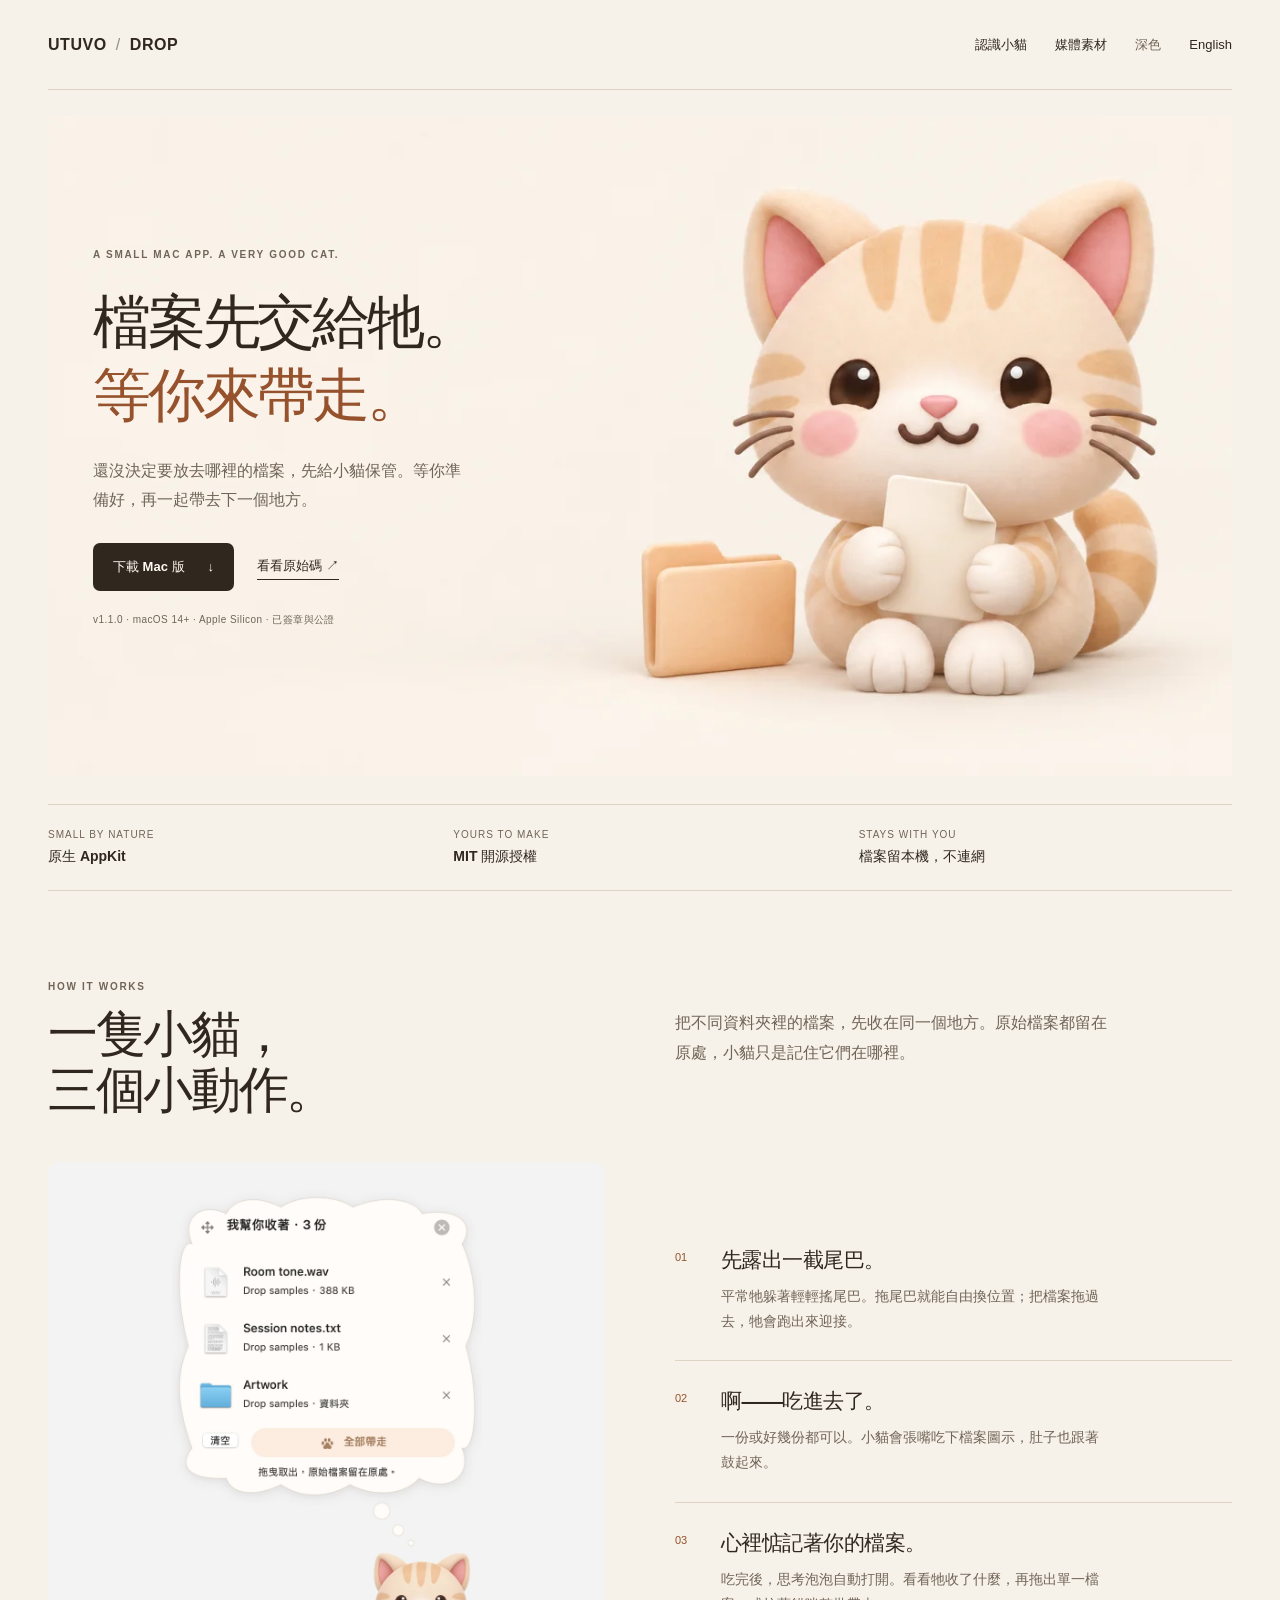
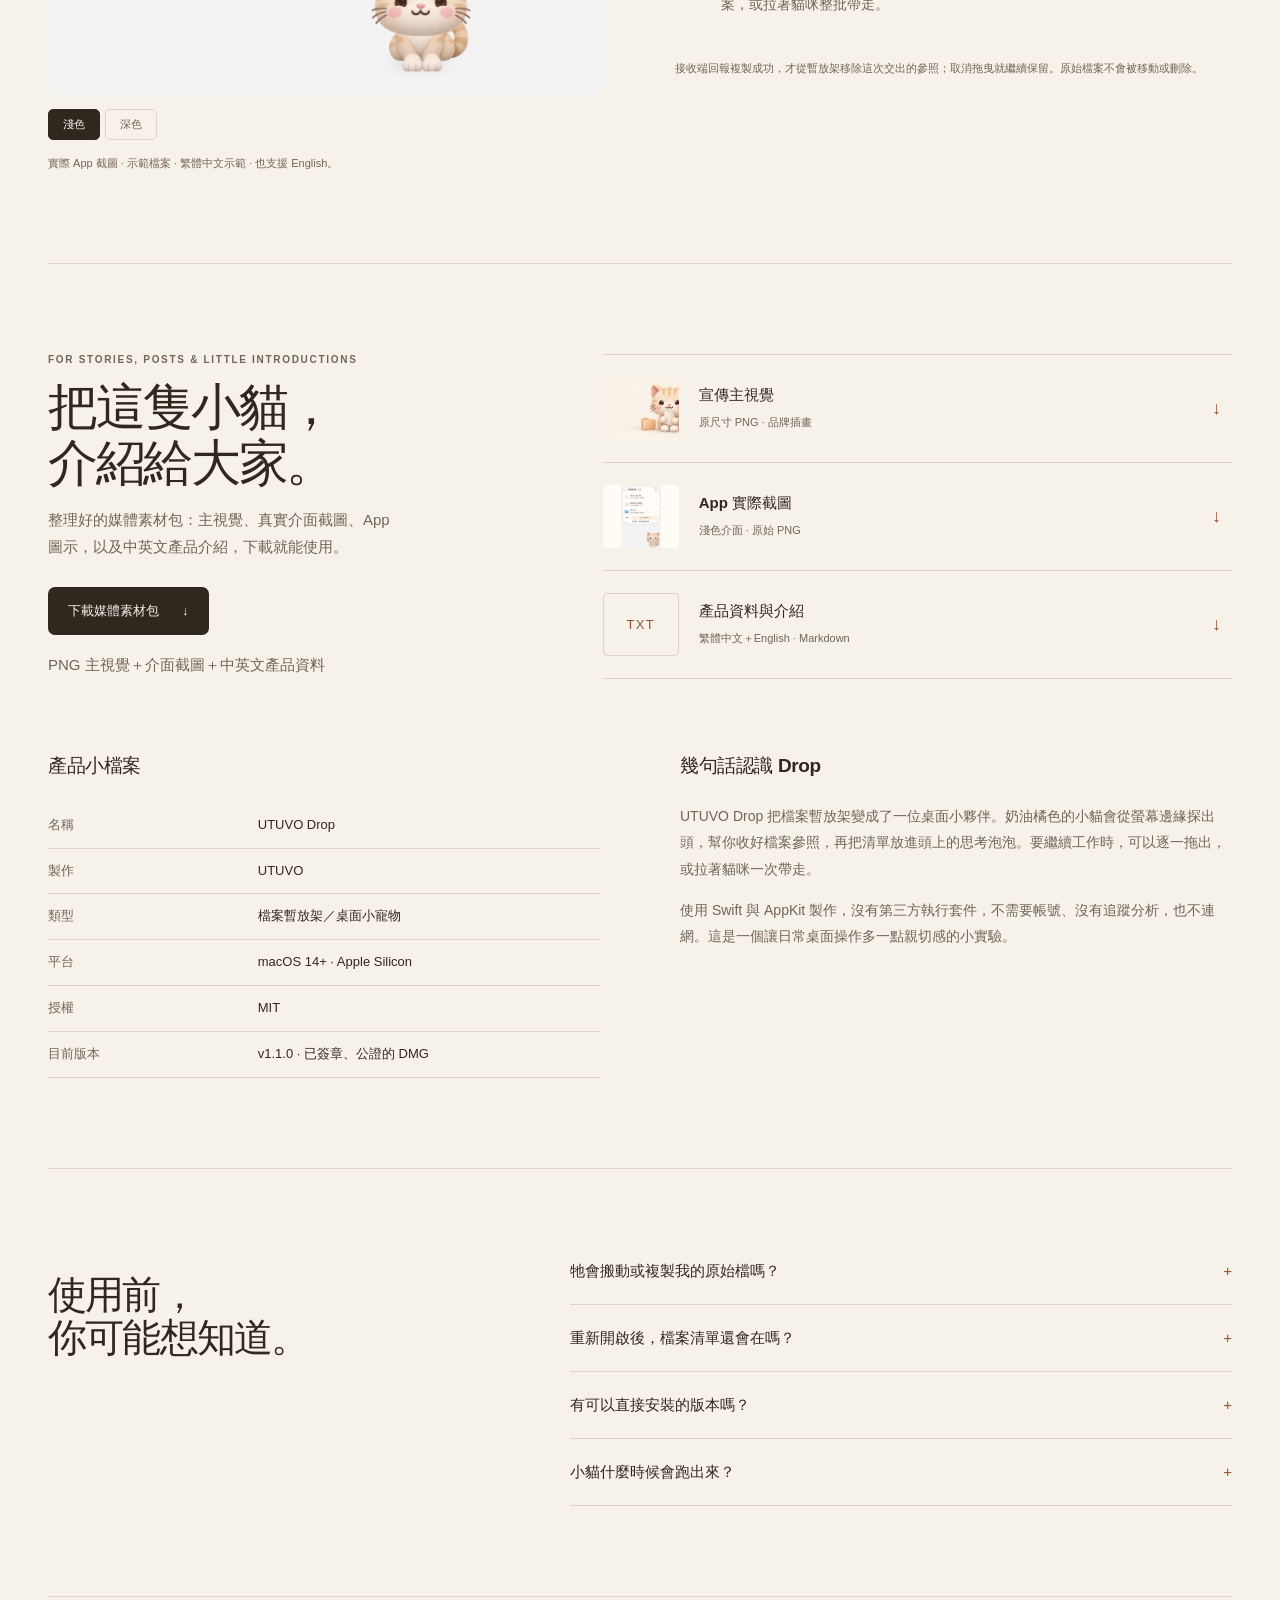
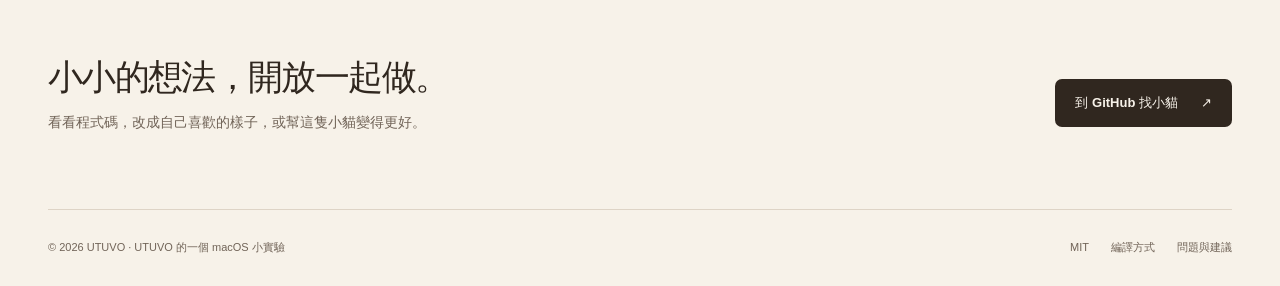
==== commit 4b1b20a7: "Add free positioning and persistent language selection" ====
--- a/docs/zh-Hant/index.html
+++ b/docs/zh-Hant/index.html
@@ -7,10 +7,10 @@
 <link rel="icon" type="image/png" href="../assets/favicon.png"><link rel="stylesheet" href="../assets/style.css"><script src="../assets/site.js" defer></script></head>
 <body class="zh"><a class="skip" href="#main">跳到主要內容</a>
 <div class="wrap"><nav class="nav" aria-label="主要導覽"><a class="brand" href="https://mickyyang-1407.github.io/utuvo-drop/zh-Hant/">UTUVO<span>/</span>DROP</a><div class="nav-links"><a class="desktop-link" href="#meet">認識小貓</a><a href="#press">媒體素材</a><button class="theme-toggle" type="button" data-light="淺色" data-dark="深色" data-light-label="切換頁面與 App 截圖為淺色外觀" data-dark-label="切換頁面與 App 截圖為深色外觀">深色</button><a href="../" lang="en">English</a></div></nav>
-<main id="main"><section class="hero" aria-labelledby="headline"><picture class="hero-art"><img src="../assets/hero-1280.webp" srcset="../assets/hero-640.webp 640w, ../assets/hero-1280.webp 1280w, ../assets/hero-1672.webp 1672w" sizes="(max-width:700px) 540px, (max-width:1296px) 94vw, 1200px" alt="奶油橘色的 Drop 小貓抱著一份紙張，身旁放著小資料夾；品牌插畫。" width="1672" height="941" fetchpriority="high"></picture><div class="hero-copy"><div class="eyebrow">A SMALL MAC APP. A VERY GOOD CAT.</div><h1 id="headline">檔案先交給牠。<br><em>等你來帶走。</em></h1><p class="intro">還沒決定要放去哪裡的檔案，先給小貓保管。等你準備好，再一起帶去下一個地方。</p><div class="actions"><a class="button" href="https://github.com/mickyyang-1407/utuvo-drop/releases/download/v1.0.0/UTUVO-Drop-1.0.0-arm64.dmg">下載 Mac 版 <span aria-hidden="true">↓</span></a><a class="text-link" href="https://github.com/mickyyang-1407/utuvo-drop">看看原始碼 ↗</a></div><p class="hero-note">v1.0.0 · macOS 14+ · Apple Silicon · 已簽章與公證</p></div></section>
+<main id="main"><section class="hero" aria-labelledby="headline"><picture class="hero-art"><img src="../assets/hero-1280.webp" srcset="../assets/hero-640.webp 640w, ../assets/hero-1280.webp 1280w, ../assets/hero-1672.webp 1672w" sizes="(max-width:700px) 540px, (max-width:1296px) 94vw, 1200px" alt="奶油橘色的 Drop 小貓抱著一份紙張，身旁放著小資料夾；品牌插畫。" width="1672" height="941" fetchpriority="high"></picture><div class="hero-copy"><div class="eyebrow">A SMALL MAC APP. A VERY GOOD CAT.</div><h1 id="headline">檔案先交給牠。<br><em>等你來帶走。</em></h1><p class="intro">還沒決定要放去哪裡的檔案，先給小貓保管。等你準備好，再一起帶去下一個地方。</p><div class="actions"><a class="button" href="https://github.com/mickyyang-1407/utuvo-drop/releases/download/v1.1.0/UTUVO-Drop-1.1.0-arm64.dmg">下載 Mac 版 <span aria-hidden="true">↓</span></a><a class="text-link" href="https://github.com/mickyyang-1407/utuvo-drop">看看原始碼 ↗</a></div><p class="hero-note">v1.1.0 · macOS 14+ · Apple Silicon · 已簽章與公證</p></div></section>
 <div class="specs"><div><span>SMALL BY NATURE</span><strong>原生 AppKit</strong></div><div><span>YOURS TO MAKE</span><strong>MIT 開源授權</strong></div><div><span>STAYS WITH YOU</span><strong>檔案留本機，不連網</strong></div></div>
-<section class="section" id="meet"><div class="section-heading"><div><div class="eyebrow">HOW IT WORKS</div><h2>一隻小貓，<br>三個小動作。</h2></div><p>把不同資料夾裡的檔案，先收在同一個地方。原始檔案都留在原處，小貓只是記住它們在哪裡。</p></div><div class="workflow"><figure class="app-figure"><div class="app-stage"><img data-app-screenshot src="../assets/drop-light.webp" data-light="../assets/drop-light.webp" data-dark="../assets/drop-dark.webp" data-light-alt="UTUVO Drop 淺色實際畫面：貓咪頭上的思考泡泡列出三份示範檔案、來源資料夾與大小。" data-dark-alt="UTUVO Drop 深色實際畫面：貓咪上方的暖灰思考泡泡列出三份示範檔案。" alt="UTUVO Drop 淺色實際畫面：貓咪頭上的思考泡泡列出三份示範檔案、來源資料夾與大小。" width="680" height="1068" loading="lazy"></div><div class="modes" role="group" aria-label="外觀"><button type="button" data-mode="light" aria-pressed="true">淺色</button><button type="button" data-mode="dark" aria-pressed="false">深色</button></div><figcaption>實際 App 截圖 · 示範檔案 · 目前介面以繁體中文顯示。</figcaption></figure><div><ol class="steps"><li><span class="step-num">01</span><div><h3>先露出一截尾巴。</h3><p>平常牠躲在螢幕邊緣，輕輕搖尾巴。把檔案拖過去，牠就會跑出來迎接。</p></div></li><li><span class="step-num">02</span><div><h3>啊——吃進去了。</h3><p>一份或好幾份都可以。小貓會張嘴吃下檔案圖示，肚子也跟著鼓起來。</p></div></li><li><span class="step-num">03</span><div><h3>心裡惦記著你的檔案。</h3><p>吃完後，思考泡泡自動打開。看看牠收了什麼，再拖出單一檔案，或拉著貓咪整批帶走。</p></div></li></ol><p class="aside-note">接收端回報複製成功，才從暫放架移除這次交出的參照；取消拖曳就繼續保留。原始檔案不會被移動或刪除。</p></div></div></section>
-<section class="section" id="press"><div class="press"><div class="press-copy"><div class="eyebrow">FOR STORIES, POSTS & LITTLE INTRODUCTIONS</div><h2>把這隻小貓，<br>介紹給大家。</h2><p>整理好的媒體素材包：主視覺、真實介面截圖、App 圖示，以及中英文產品介紹，下載就能使用。</p><a class="button" href="../UTUVO-Drop-Press-Kit.zip" download>下載媒體素材包 <span aria-hidden="true">↓</span></a><p class="aside-note">PNG 主視覺＋介面截圖＋中英文產品資料</p></div><ul class="asset-list"><li><a href="../media/hero.png" download><img class="asset-preview" src="../assets/hero-640.webp" alt="" width="76" height="63" loading="lazy"><span><strong>宣傳主視覺</strong><small>原尺寸 PNG · 品牌插畫</small></span><span class="asset-arrow" aria-hidden="true">↓</span></a></li><li><a href="../media/drop-light.png" download><img class="asset-preview ui" src="../assets/drop-light.webp" alt="" width="76" height="63" loading="lazy"><span><strong>App 實際截圖</strong><small>淺色介面 · 原始 PNG</small></span><span class="asset-arrow" aria-hidden="true">↓</span></a></li><li><a href="../media/FACT-SHEET.md" download><span class="file-symbol" aria-hidden="true">TXT</span><span><strong>產品資料與介紹</strong><small>繁體中文＋English · Markdown</small></span><span class="asset-arrow" aria-hidden="true">↓</span></a></li></ul></div><div class="facts"><div><h3>產品小檔案</h3><table class="fact-table"><tbody><tr><th scope="row">名稱</th><td>UTUVO Drop</td></tr><tr><th scope="row">製作</th><td>UTUVO</td></tr><tr><th scope="row">類型</th><td>檔案暫放架／桌面小寵物</td></tr><tr><th scope="row">平台</th><td>macOS 14+ · Apple Silicon</td></tr><tr><th scope="row">授權</th><td>MIT</td></tr><tr><th scope="row">目前版本</th><td>v1.0.0 · 已簽章、公證的 DMG</td></tr></tbody></table></div><div><h3>幾句話認識 Drop</h3><p class="about-copy">UTUVO Drop 把檔案暫放架變成了一位桌面小夥伴。奶油橘色的小貓會從螢幕邊緣探出頭，幫你收好檔案參照，再把清單放進頭上的思考泡泡。要繼續工作時，可以逐一拖出，或拉著貓咪一次帶走。</p><p class="about-copy">使用 Swift 與 AppKit 製作，沒有第三方執行套件，不需要帳號、沒有追蹤分析，也不連網。這是一個讓日常桌面操作多一點親切感的小實驗。</p></div></div></section>
+<section class="section" id="meet"><div class="section-heading"><div><div class="eyebrow">HOW IT WORKS</div><h2>一隻小貓，<br>三個小動作。</h2></div><p>把不同資料夾裡的檔案，先收在同一個地方。原始檔案都留在原處，小貓只是記住它們在哪裡。</p></div><div class="workflow"><figure class="app-figure"><div class="app-stage"><img data-app-screenshot src="../assets/drop-light.webp" data-light="../assets/drop-light.webp" data-dark="../assets/drop-dark.webp" data-light-alt="UTUVO Drop 淺色實際畫面：貓咪頭上的思考泡泡列出三份示範檔案、來源資料夾與大小。" data-dark-alt="UTUVO Drop 深色實際畫面：貓咪上方的暖灰思考泡泡列出三份示範檔案。" alt="UTUVO Drop 淺色實際畫面：貓咪頭上的思考泡泡列出三份示範檔案、來源資料夾與大小。" width="680" height="1068" loading="lazy"></div><div class="modes" role="group" aria-label="外觀"><button type="button" data-mode="light" aria-pressed="true">淺色</button><button type="button" data-mode="dark" aria-pressed="false">深色</button></div><figcaption>實際 App 截圖 · 示範檔案 · 繁體中文示範 · 也支援 English。</figcaption></figure><div><ol class="steps"><li><span class="step-num">01</span><div><h3>先露出一截尾巴。</h3><p>平常牠躲著輕輕搖尾巴。拖尾巴就能自由換位置；把檔案拖過去，牠會跑出來迎接。</p></div></li><li><span class="step-num">02</span><div><h3>啊——吃進去了。</h3><p>一份或好幾份都可以。小貓會張嘴吃下檔案圖示，肚子也跟著鼓起來。</p></div></li><li><span class="step-num">03</span><div><h3>心裡惦記著你的檔案。</h3><p>吃完後，思考泡泡自動打開。看看牠收了什麼，再拖出單一檔案，或拉著貓咪整批帶走。</p></div></li></ol><p class="aside-note">接收端回報複製成功，才從暫放架移除這次交出的參照；取消拖曳就繼續保留。原始檔案不會被移動或刪除。</p></div></div></section>
+<section class="section" id="press"><div class="press"><div class="press-copy"><div class="eyebrow">FOR STORIES, POSTS & LITTLE INTRODUCTIONS</div><h2>把這隻小貓，<br>介紹給大家。</h2><p>整理好的媒體素材包：主視覺、真實介面截圖、App 圖示，以及中英文產品介紹，下載就能使用。</p><a class="button" href="../UTUVO-Drop-Press-Kit.zip" download>下載媒體素材包 <span aria-hidden="true">↓</span></a><p class="aside-note">PNG 主視覺＋介面截圖＋中英文產品資料</p></div><ul class="asset-list"><li><a href="../media/hero.png" download><img class="asset-preview" src="../assets/hero-640.webp" alt="" width="76" height="63" loading="lazy"><span><strong>宣傳主視覺</strong><small>原尺寸 PNG · 品牌插畫</small></span><span class="asset-arrow" aria-hidden="true">↓</span></a></li><li><a href="../media/drop-light.png" download><img class="asset-preview ui" src="../assets/drop-light.webp" alt="" width="76" height="63" loading="lazy"><span><strong>App 實際截圖</strong><small>淺色介面 · 原始 PNG</small></span><span class="asset-arrow" aria-hidden="true">↓</span></a></li><li><a href="../media/FACT-SHEET.md" download><span class="file-symbol" aria-hidden="true">TXT</span><span><strong>產品資料與介紹</strong><small>繁體中文＋English · Markdown</small></span><span class="asset-arrow" aria-hidden="true">↓</span></a></li></ul></div><div class="facts"><div><h3>產品小檔案</h3><table class="fact-table"><tbody><tr><th scope="row">名稱</th><td>UTUVO Drop</td></tr><tr><th scope="row">製作</th><td>UTUVO</td></tr><tr><th scope="row">類型</th><td>檔案暫放架／桌面小寵物</td></tr><tr><th scope="row">平台</th><td>macOS 14+ · Apple Silicon</td></tr><tr><th scope="row">授權</th><td>MIT</td></tr><tr><th scope="row">目前版本</th><td>v1.1.0 · 已簽章、公證的 DMG</td></tr></tbody></table></div><div><h3>幾句話認識 Drop</h3><p class="about-copy">UTUVO Drop 把檔案暫放架變成了一位桌面小夥伴。奶油橘色的小貓會從螢幕邊緣探出頭，幫你收好檔案參照，再把清單放進頭上的思考泡泡。要繼續工作時，可以逐一拖出，或拉著貓咪一次帶走。</p><p class="about-copy">使用 Swift 與 AppKit 製作，沒有第三方執行套件，不需要帳號、沒有追蹤分析，也不連網。這是一個讓日常桌面操作多一點親切感的小實驗。</p></div></div></section>
 <section class="section faq"><h2>使用前，<br>你可能想知道。</h2><div><details><summary>牠會搬動或複製我的原始檔嗎？</summary><p>不會。放進小貓只是在記憶體中記住檔案位置，從 Drop 移除也只會拿掉參照。拖給其他 App 時，接收的 App 可能會複製或匯入檔案。</p></details><details><summary>重新開啟後，檔案清單還會在嗎？</summary><p>不會。Drop 是臨時暫放架，離開或重開 App 就會清空清單。你的原始檔案仍然留在原來的資料夾。</p></details><details><summary>有可以直接安裝的版本嗎？</summary><p>有，下載 Apple Silicon 版 DMG，把 UTUVO Drop 拖進 Applications，再從「應用程式」開啟。App 與 DMG 均已完成 Developer ID 簽章及 Apple 公證。點選選單列的貓咪圖示，可以換邊或結束 App；也能從 GitHub 取得原始碼自行編譯。</p></details><details><summary>小貓什麼時候會跑出來？</summary><p>把檔案拖到看得見的尾巴旁，或直接點尾巴，牠就會出來。Drop 不會監看整個 Mac 上的拖曳。找不到或無法讀取的檔案會在清單標記，並阻止拖出。</p></details></div></section>
 <section class="closing"><div><h2>小小的想法，開放一起做。</h2><p>看看程式碼，改成自己喜歡的樣子，或幫這隻小貓變得更好。</p></div><a class="button" href="https://github.com/mickyyang-1407/utuvo-drop">到 GitHub 找小貓 <span aria-hidden="true">↗</span></a></section></main>
 <footer class="footer"><span>© 2026 UTUVO · UTUVO 的一個 macOS 小實驗</span><div><a href="https://github.com/mickyyang-1407/utuvo-drop/blob/main/LICENSE">MIT</a><a href="https://github.com/mickyyang-1407/utuvo-drop/blob/main/docs/DEVELOPMENT.md">編譯方式</a><a href="https://github.com/mickyyang-1407/utuvo-drop/issues">問題與建議</a></div></footer></div></body></html>
